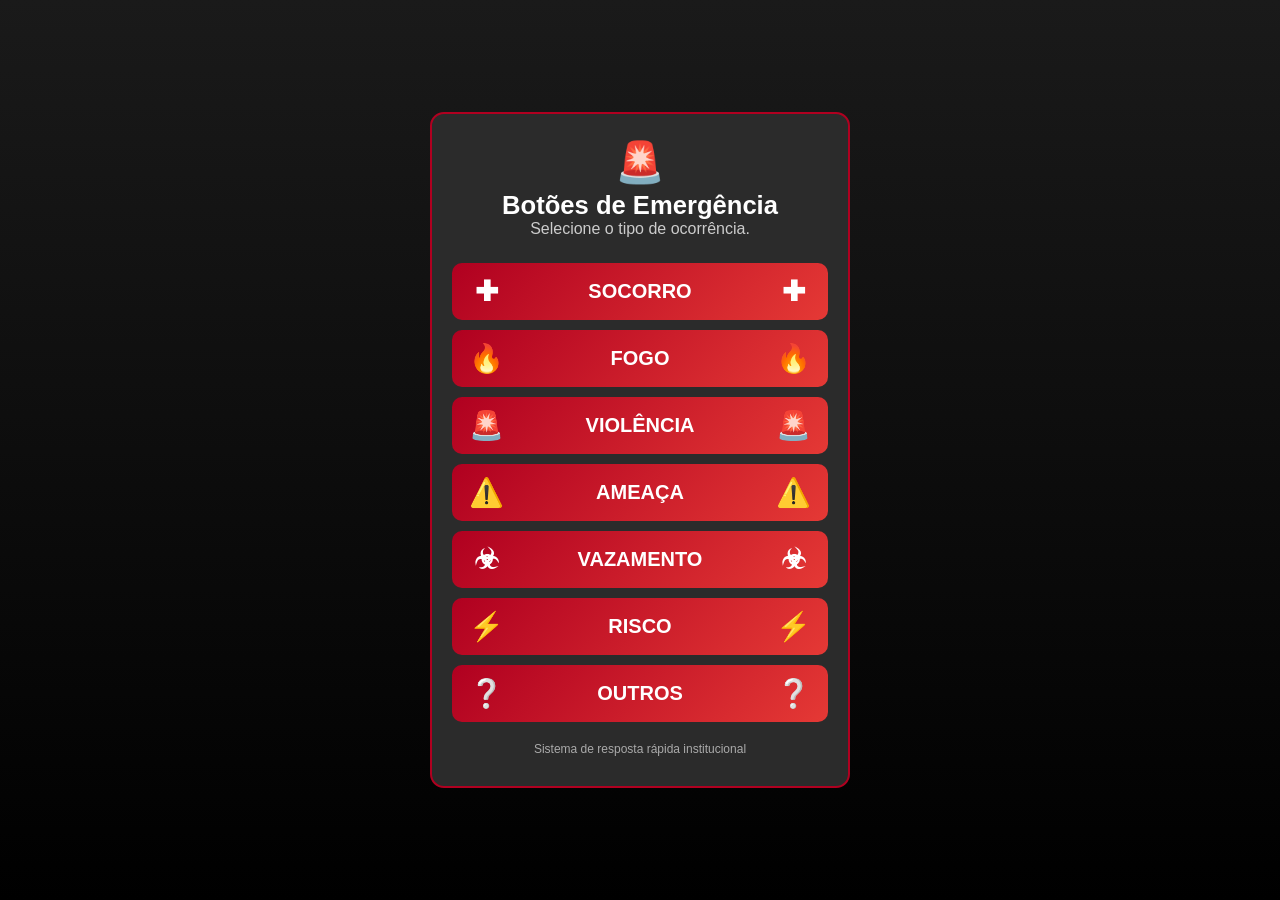
==== index.html @ 640137ac "definição de estilos do index.html" ====
<!DOCTYPE html>
<html lang="pt-BR">
<head>
    <meta charset="UTF-8">
    <meta name="viewport" content="width=device-width, initial-scale=1.0">
    <title>UniFacens SOS – Sistema Emergencial do Campus</title>
    <link rel="stylesheet" href="styles/app.css">
</head>
<body class="main">
    <div class="container">
        <div class="logo">🚨</div>
        <h1>Botões de Emergência</h1>
        <p>Selecione o tipo de ocorrência.</p>

        <a class="btn" href="#" onclick="definirTipo('SOCORRO'); iniciarLocalizacao();return false;">
            <span class="emoji">✚</span><span>SOCORRO</span><span class="emoji">✚</span>
        </a>

        <a class="btn" href="#" onclick="definirTipo('FOGO'); iniciarLocalizacao();return false;">
            <span class="emoji">🔥</span><span>FOGO</span><span class="emoji">🔥</span>
        </a>

        <a class="btn" href="#" onclick="definirTipo('VIOLÊNCIA'); iniciarLocalizacao();return false;">
            <span class="emoji">🚨</span><span>VIOLÊNCIA</span><span class="emoji">🚨</span>
        </a>

        <a class="btn" href="#" onclick="definirTipo('AMEAÇA'); iniciarLocalizacao();return false;">
            <span class="emoji">⚠️</span><span>AMEAÇA</span><span class="emoji">⚠️</span>
        </a>

        <a class="btn" href="#" onclick="definirTipo('VAZAMENTO'); iniciarLocalizacao();return false;">
            <span class="emoji">☣</span><span>VAZAMENTO</span><span class="emoji">☣</span>
        </a>

        <a class="btn" href="#" onclick="definirTipo('RISCO'); iniciarLocalizacao();return false;">
            <span class="emoji">⚡</span><span>RISCO</span><span class="emoji">⚡</span>
        </a>

        <a class="btn" href="#" onclick="definirTipo('OUTROS'); iniciarLocalizacao();return false;">
            <span class="emoji">❔</span><span>OUTROS</span><span class="emoji">❔</span>
        </a>

        <div class="footer">Sistema de resposta rápida institucional</div>
    </div>

    <div id="lightbox">
        <div class="lightbox-content">
            <div class="spinner"></div>
            <p><b>Localizando</b><br>Melhorando precisão do GPS</p>
            <button id="btnForcar" onclick="enviarSemPrecisao()">Enviar sem precisão</button>
        </div>
    </div>
    <script src=""></script>
</body>
</html>
---- styles/app.css ----
@import url(global.css);
@import url(main.css);
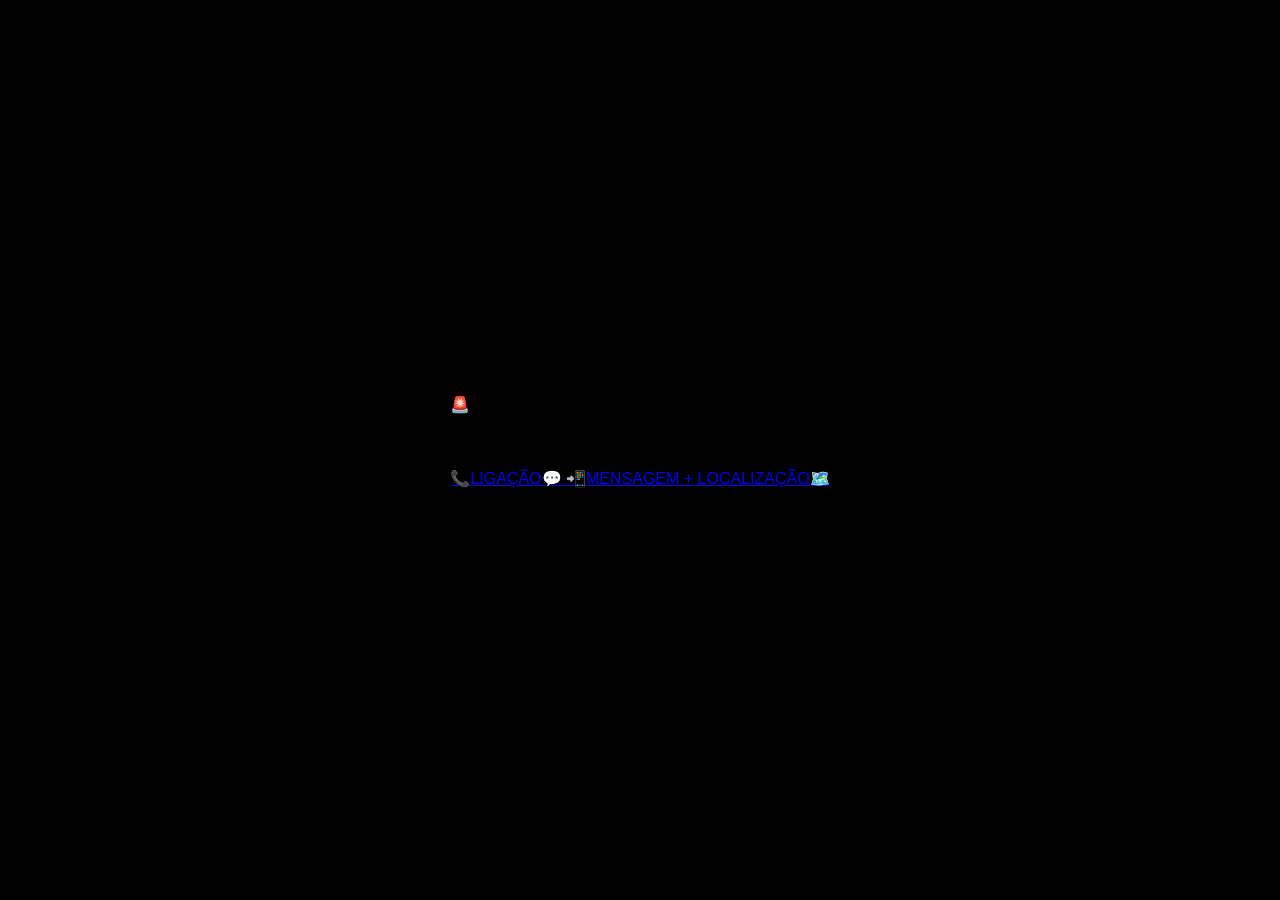
==== commit 93c04d11: "atualização do gerador de link do mapa" ====
--- a/index.html
+++ b/index.html
@@ -6,50 +6,21 @@
     <title>UniFacens SOS – Sistema Emergencial do Campus</title>
     <link rel="stylesheet" href="styles/app.css">
 </head>
-<body class="main">
-    <div class="container">
+<body>
+    <div class="container" id="main">
         <div class="logo">🚨</div>
-        <h1>Botões de Emergência</h1>
-        <p>Selecione o tipo de ocorrência.</p>
+        <h1>UniFacens SOS</h1>
+        <p>Selecione o tipo de contato.</p>
 
-        <a class="btn" href="#" onclick="definirTipo('SOCORRO'); iniciarLocalizacao();return false;">
-            <span class="emoji">✚</span><span>SOCORRO</span><span class="emoji">✚</span>
+        <a class="btn" href="tel:+5515999999999">
+            <span class="emoji">📞</span><span>LIGAÇÃO</span><span class="emoji">💬</span>
         </a>
-
-        <a class="btn" href="#" onclick="definirTipo('FOGO'); iniciarLocalizacao();return false;">
-            <span class="emoji">🔥</span><span>FOGO</span><span class="emoji">🔥</span>
-        </a>
-
-        <a class="btn" href="#" onclick="definirTipo('VIOLÊNCIA'); iniciarLocalizacao();return false;">
-            <span class="emoji">🚨</span><span>VIOLÊNCIA</span><span class="emoji">🚨</span>
-        </a>
-
-        <a class="btn" href="#" onclick="definirTipo('AMEAÇA'); iniciarLocalizacao();return false;">
-            <span class="emoji">⚠️</span><span>AMEAÇA</span><span class="emoji">⚠️</span>
-        </a>
-
-        <a class="btn" href="#" onclick="definirTipo('VAZAMENTO'); iniciarLocalizacao();return false;">
-            <span class="emoji">☣</span><span>VAZAMENTO</span><span class="emoji">☣</span>
-        </a>
-
-        <a class="btn" href="#" onclick="definirTipo('RISCO'); iniciarLocalizacao();return false;">
-            <span class="emoji">⚡</span><span>RISCO</span><span class="emoji">⚡</span>
-        </a>
-
-        <a class="btn" href="#" onclick="definirTipo('OUTROS'); iniciarLocalizacao();return false;">
-            <span class="emoji">❔</span><span>OUTROS</span><span class="emoji">❔</span>
+        <a class="btn" href="pages/message.html">
+            <span class="emoji">📲</span><span>MENSAGEM + LOCALIZAÇÃO</span><span class="emoji">🗺️</span>
         </a>
 
         <div class="footer">Sistema de resposta rápida institucional</div>
     </div>
-
-    <div id="lightbox">
-        <div class="lightbox-content">
-            <div class="spinner"></div>
-            <p><b>Localizando</b><br>Melhorando precisão do GPS</p>
-            <button id="btnForcar" onclick="enviarSemPrecisao()">Enviar sem precisão</button>
-        </div>
-    </div>
-    <script src=""></script>
+    <script type="module" src="scripts/app.js"></script>
 </body>
 </html>
--- a/styles/app.css
+++ b/styles/app.css
@@ -1,2 +1,4 @@
 @import url(global.css);
-@import url(main.css);+@import url(main.css);
+@import url(message.css);
+@import url(map.css);
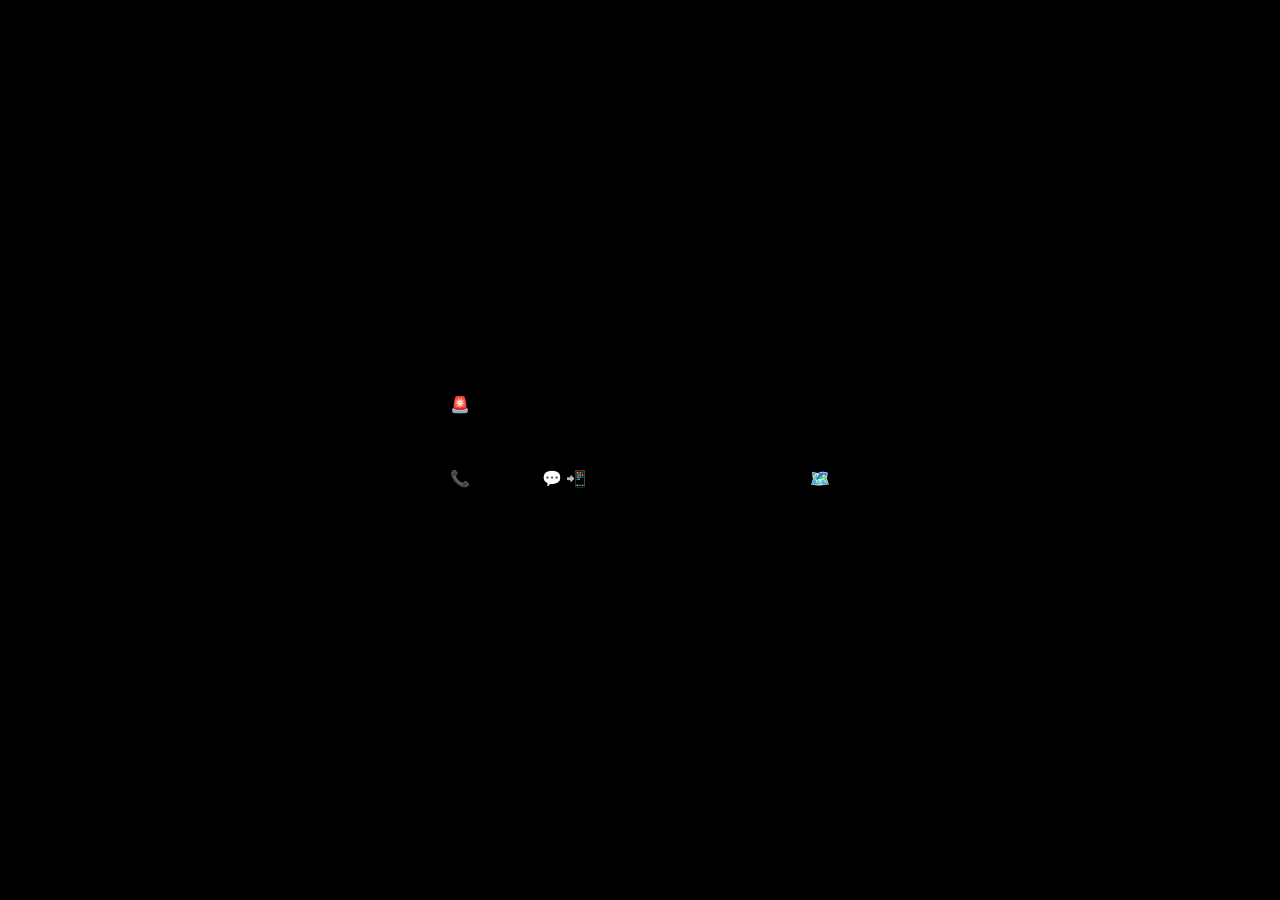
==== commit e746e5b9: "criação de inicializador de html e botões de retorno para home.html" ====
--- a/index.html
+++ b/index.html
@@ -1,26 +1,26 @@
 <!DOCTYPE html>
 <html lang="pt-BR">
 <head>
-    <meta charset="UTF-8">
-    <meta name="viewport" content="width=device-width, initial-scale=1.0">
-    <title>UniFacens SOS – Sistema Emergencial do Campus</title>
-    <link rel="stylesheet" href="styles/app.css">
+    <meta charset="UTF-8" />
+    <meta name="viewport" content="width=device-width, initial-scale=1.0" />
+    <title>UniFacens SOS</title>
+    <style>
+        body {
+        margin: 0;
+        height: 100dvh;
+        display: flex;
+        align-items: center;
+        justify-content: center;
+        background: #000;
+        color: #fff;
+        font-family: Arial, Helvetica, sans-serif;
+        }
+    </style>
+    <script>
+        window.location.replace("./pages/home.html");
+    </script>
 </head>
 <body>
-    <div class="container" id="main">
-        <div class="logo">🚨</div>
-        <h1>UniFacens SOS</h1>
-        <p>Selecione o tipo de contato.</p>
-
-        <a class="btn" href="tel:+5515999999999">
-            <span class="emoji">📞</span><span>LIGAÇÃO</span><span class="emoji">💬</span>
-        </a>
-        <a class="btn" href="pages/message.html">
-            <span class="emoji">📲</span><span>MENSAGEM + LOCALIZAÇÃO</span><span class="emoji">🗺️</span>
-        </a>
-
-        <div class="footer">Sistema de resposta rápida institucional</div>
-    </div>
-    <script type="module" src="scripts/app.js"></script>
+    <p>Redirecionando…</p>
 </body>
 </html>
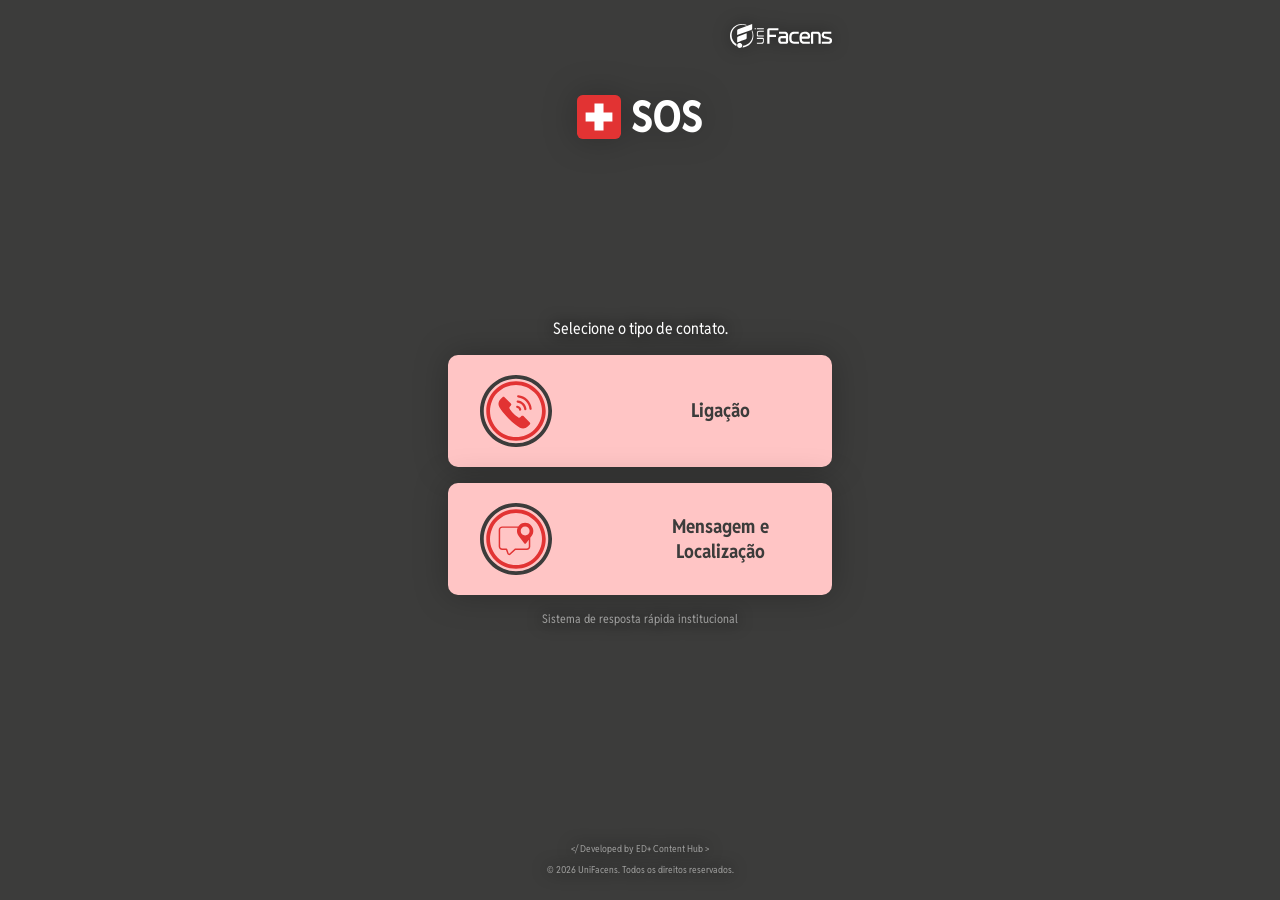
==== commit b0dd2972: "criação de aplicativo web para navegar com fluidez entre as páginas e rodar sem internet, com exceçã" ====
--- a/index.html
+++ b/index.html
@@ -3,6 +3,8 @@
 <head>
     <meta charset="UTF-8" />
     <meta name="viewport" content="width=device-width, initial-scale=1.0" />
+    <meta name="theme-color" content="#000000" />
+    <link rel="manifest" href="./manifest.json" />
     <title>UniFacens SOS</title>
     <style>
         body {
@@ -23,4 +25,4 @@
 <body>
     <p>Redirecionando…</p>
 </body>
-</html>+</html>
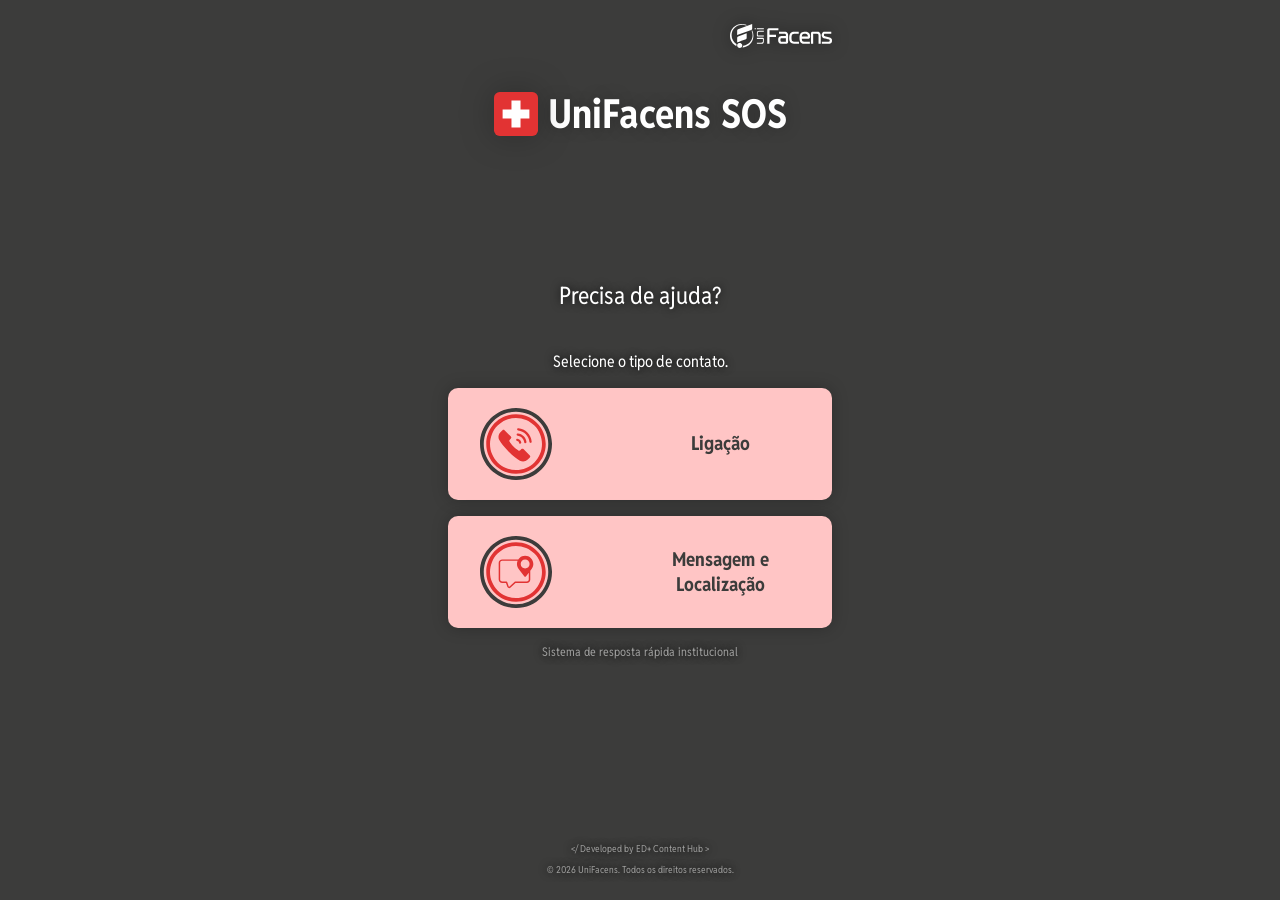
==== commit 914efd3c: "atualiza a estrutura de pastas das páginas, atualiza navegação, ícones, estilos e cache da aplicação" ====
--- a/index.html
+++ b/index.html
@@ -1,28 +1,74 @@
 <!DOCTYPE html>
 <html lang="pt-BR">
 <head>
-    <meta charset="UTF-8" />
-    <meta name="viewport" content="width=device-width, initial-scale=1.0" />
-    <meta name="theme-color" content="#000000" />
-    <link rel="manifest" href="./manifest.json" />
+    <meta charset="UTF-8">
+    <meta name="viewport" content="width=device-width, initial-scale=1.0">
+    <meta name="theme-color" content="#000000">
+    <link rel="manifest" href="./manifest.json">
+    <link rel="icon" type="image/svg+xml" href="./assets/icons/icon.svg">
+    <link rel="apple-touch-icon" sizes="180x180" href="./assets/icons/apple-touch-icon-180.png">
+    <link rel="stylesheet" href="./styles/global.css">
+    <link rel="stylesheet" href="./styles/utils.css">
+    <link rel="stylesheet" href="./styles/home.css">
+    <link rel="preconnect" href="https://fonts.googleapis.com">
+    <link rel="preconnect" href="https://fonts.gstatic.com" crossorigin>
+    <link href="https://fonts.googleapis.com/css2?family=Reddit+Sans+Condensed:wght@200..900&display=swap" rel="stylesheet">
     <title>UniFacens SOS</title>
-    <style>
-        body {
-        margin: 0;
-        height: 100dvh;
-        display: flex;
-        align-items: center;
-        justify-content: center;
-        background: #000;
-        color: #fff;
-        font-family: Arial, Helvetica, sans-serif;
-        }
-    </style>
-    <script>
-        window.location.replace("./pages/home.html");
-    </script>
 </head>
-<body>
-    <p>Redirecionando…</p>
+<body data-page="home">
+    <div class="container">
+        <header>
+            <div class="logo">
+                <img src="./assets/images/unifacens-logo.svg" alt="">
+            </div>
+            <div class="title">
+                <img src="./assets/images/sos.svg" alt="">
+                <h1>UniFacens SOS</h1>
+            </div>
+        </header>
+        <main>
+            <p>Precisa de ajuda?</p>
+            <p>Selecione o tipo de contato.</p>
+
+            <a class="btn" id="call" href="./call/">
+                <div class="btn-image">
+                    <img id="normal" src="./assets/images/call.svg" alt="">
+                    <img id="hover" src="./assets/images/call-hover.svg" alt="">
+                </div>
+                <span>Ligação</span>
+            </a>
+            <a class="btn" id="message" href="./message/">
+                <div class="btn-image">
+                    <img id="normal" src="./assets/images/message.svg" alt="">
+                    <img id="hover" src="./assets/images/message-hover.svg" alt="">
+                </div>
+                <span>Mensagem e<br>Localização</span>
+            </a>
+
+            <p>Sistema de resposta rápida institucional</p>
+        </main>
+        <footer>
+            <p>&lt;/ Developed by ED+ Content Hub &gt;</p>
+            <p>&copy; 2026 UniFacens. Todos os direitos reservados.</p>
+        </footer>
+    </div>
+
+    <div id="offlineLightbox" class="lb is-hidden" aria-hidden="true">
+        <div class="lb__card" role="dialog" aria-modal="true" aria-labelledby="offlineTitle">
+            <div class="lb__header">
+                <div class="lb__titles">
+                    <div id="offlineTitle" class="lb__title">Sem conexão com internet!</div>
+                    <div class="lb__subtitle">
+                        Faça apenas LIGAÇÕES.
+                    </div>
+                </div>
+            </div>
+            <div class="lb__actions">
+                <button id="offlineOkBtn" class="btn btn--danger" type="button">OK</button>
+            </div>
+        </div>
+    </div>
+
+    <script type="module" src="./scripts/app.js"></script>
 </body>
 </html>
--- a/styles/global.css
+++ b/styles/global.css
@@ -0,0 +1,42 @@
+* {
+padding: 0;
+margin: 0;
+box-sizing: border-box;
+font-family: "Reddit Sans Condensed", Arial, sans-serif;
+}
+
+:root{
+  --black: #3c3c3b;
+  --white: #ffffff;
+  --red: #e23333;
+  --red-dark: #c62828;
+  --pink: #ffc5c5;
+  --gray: #9d9d9c;
+
+  --surface-dark: #111111;
+  --black-pure: #000000;
+  --overlay-dark-94: rgba(0, 0, 0, .94);
+  --shadow-dark-60: rgba(0, 0, 0, .6);
+  --black-100: rgba(0, 0, 0, 1);
+  --black-75: rgba(0, 0, 0, .75);
+  --black-50: rgba(0, 0, 0, .5);
+  --black-25: rgba(0, 0, 0, .25);
+
+  --white-06: rgba(255, 255, 255, .06);
+  --white-20: rgba(255, 255, 255, .2);
+  --white-75: rgba(255, 255, 255, .75);
+
+  --text-strong: var(--white);
+  --text-soft: #cccccc;
+  --text-muted: #bbbbbb;
+}
+
+html,
+body {
+  overscroll-behavior-y: none;
+}
+
+a {
+    text-decoration: none;
+    color: inherit;
+}
--- a/styles/utils.css
+++ b/styles/utils.css
@@ -0,0 +1,168 @@
+body {
+    background: var(--black);
+    display: flex;
+    justify-content: center;
+    align-items: center;
+}
+
+body .container {
+    width: 100%;
+    min-height: 100vh;
+    min-height: 100svh;
+    max-width: 26rem;
+    margin-inline: auto;
+    padding: 1.5rem 1rem;
+    display: flex;
+    flex-direction: column;
+    gap: 1rem;
+    justify-content: space-between;
+}
+
+body .container header {
+    display: flex;
+    align-items: center;
+    flex-wrap: wrap;
+}
+
+body .container header .back img {
+    display: block;
+    width: 1.5rem;
+    filter: drop-shadow(0 0 .5rem var(--black-100));
+}
+
+body .container header .logo {
+    display: flex;
+    margin-left: auto;
+}
+
+body .container header .logo img {
+    height: 1.5rem;
+    filter: drop-shadow(0 0 .5rem var(--black-50));
+}
+
+body .container header .title {
+    display: flex;
+    justify-content: center;
+    align-items: center;
+    gap: 10px;
+    margin-block: 2.5rem 1.25rem;
+    width: 100%;
+}
+
+body .container header .title img {
+    width: 2.75rem;
+    height: 2.75rem;
+    filter: drop-shadow(0 0 1rem var(--black-25));
+}
+
+body .container header .title h1 {
+    font-size: 2.5rem;
+    color: var(--white);
+    text-shadow: 0 0 1rem var(--black-25);
+}
+
+body .container main {
+    display: flex;
+    flex-direction: column;
+    gap: 1rem;
+    text-align: center;
+    margin-bottom: 4rem;
+}
+
+body .container main p {
+    color: var(--white);
+    font-size: 1rem;
+    text-shadow: 0 0 .5rem var(--black-100);
+}
+
+body .container main .btn {
+    display: grid;
+    grid-template-columns: 1fr 1fr;
+    justify-content: center;
+    text-align: center;
+    justify-content: space-between;
+    align-items: center;
+    width: 100%;
+    padding: 1rem 2rem;
+    min-height: 64px;
+    border-radius: 10px;
+    text-decoration: none;
+    font-weight: bold;
+    color: var(--text-strong);
+    background: var(--pink);
+    min-height: 7rem;
+    box-shadow: 0 0 1rem var(--black-25);
+    transition: background-color .2s ease, color .2s ease, box-shadow .2s ease;
+}
+
+body .container main .btn .btn-image {
+    width: 4.5rem;
+    height: 4.5rem;
+    position: relative;
+}
+
+body .container main .btn .btn-image img {
+    inset: 0;
+    position: absolute;
+    transition: opacity .2s ease;
+}
+
+body .container main .btn span {
+    color: var(--black);
+    font-size: 1.2rem;
+    transition: color .2s ease;
+}
+
+body .container main .btn:hover {
+    background: var(--red);
+    box-shadow: 0 0 .5rem var(--black-25);
+}
+
+body .container main .btn:hover span {
+    color: var(--white);
+}
+
+body .container main .btn.is-hidden {
+    display: none !important;
+}
+
+body .container main p:last-child {
+    font-size: .75rem;
+    color: var(--gray);
+    text-shadow: 0 0 .5rem var(--black-100);
+}
+
+body .container footer {
+    display: flex;
+    flex-direction: column;
+    gap: .5rem;
+}
+
+body .container footer p {
+    font-size: .6rem;
+    color: var(--gray);
+    text-shadow: 0 0 .5rem var(--black-100);
+    text-align: center;
+}
+
+@media (width < 380px) {
+    body .container header .title h1 {
+        font-size: 2.25rem;
+    }
+    body .container main .btn {
+        padding: 1rem 1.5rem;
+    }
+}
+
+@media (width < 320px) {
+    body .container header .title h1 {
+        font-size: 2rem;
+    }
+    body .container main .btn {
+        padding: 1rem 1.25rem;
+    }
+}
+
+@keyframes spin {
+    to { transform: rotate(360deg); }
+}
--- a/styles/home.css
+++ b/styles/home.css
@@ -0,0 +1,113 @@
+body[data-page="home"] .container main p:first-child {
+    font-size: 1.5rem;
+    margin-bottom: 1.5rem;
+    text-shadow: 0 0 .5rem var(--black-75);
+}
+
+body[data-page="home"] .container main .btn#call img#normal {
+    opacity: 1;
+}
+
+body[data-page="home"] .container main .btn#call img#hover {
+    opacity: 0;
+}
+
+body[data-page="home"] .container main .btn#call:hover img#normal {
+    opacity: 0;
+}
+
+body[data-page="home"] .container main .btn#call:hover img#hover {
+    opacity: 1;
+}
+
+body[data-page="home"] .container main .btn#message img#normal {
+    opacity: 1;
+}
+
+body[data-page="home"] .container main .btn#message img#hover {
+    opacity: 0;
+}
+
+body[data-page="home"] .container main .btn#message:hover img#normal {
+    opacity: 0;
+}
+
+body[data-page="home"] .container main .btn#message:hover img#hover {
+    opacity: 1;
+}
+
+body[data-page="home"] .lb {
+    position: fixed;
+    inset: 0;
+    display: flex;
+    justify-content: center;
+    align-items: center;
+    padding: 18px;
+    background: var(--overlay-dark-94);
+    z-index: 9999;
+}
+
+body[data-page="home"] .lb.is-hidden {
+    display: none;
+}
+
+body[data-page="home"] .lb .lb__card {
+    width: 100%;
+    max-width: 420px;
+    background-color: var(--black);
+    border: 1px solid var(--white-06);
+    border-radius: 16px;
+    padding: 20px 18px;
+    box-shadow: 0 0 40px var(--shadow-dark-60);
+    animation: lbIn .22s ease;
+}
+
+body[data-page="home"] .lb .lb__header {
+    margin-bottom: 12px;
+}
+
+body[data-page="home"] .lb .lb__title {
+    font-weight: 700;
+    font-size: 16px;
+    color: var(--text-strong);
+    line-height: 1.2;
+}
+
+body[data-page="home"] .lb .lb__subtitle {
+    margin-top: 8px;
+    font-size: 13px;
+    color: var(--text-muted);
+    line-height: 1.35;
+}
+
+body[data-page="home"] .lb .lb__actions {
+    margin-top: 14px;
+}
+
+body[data-page="home"] .lb .lb__actions .btn {
+    width: 100%;
+    padding: 12px 14px;
+    border: none;
+    border-radius: 10px;
+    font-weight: 700;
+    cursor: pointer;
+    transition: transform .12s ease, background .12s ease;
+}
+
+body[data-page="home"] .lb .lb__actions .btn:active {
+    transform: scale(.99);
+}
+
+body[data-page="home"] .lb .lb__actions .btn.btn--danger {
+    background: var(--red);
+    color: var(--text-strong);
+}
+
+body[data-page="home"] .lb .lb__actions .btn.btn--danger:hover {
+    background: var(--red-dark);
+}
+
+@keyframes lbIn {
+    from { opacity: 0; transform: scale(.97); }
+    to { opacity: 1; transform: scale(1); }
+}
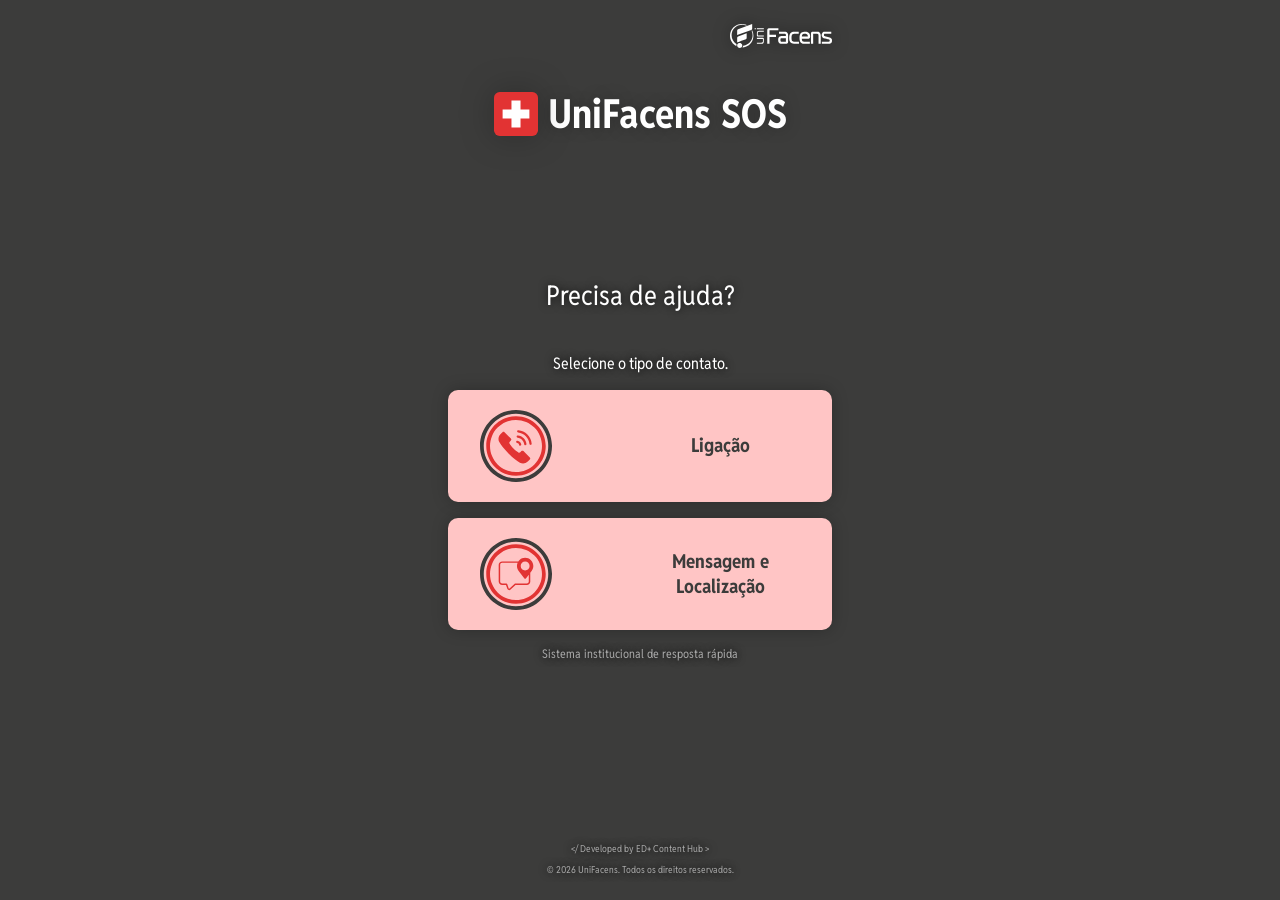
==== commit 56ec2ea2: "ajustes nos títulos e textos" ====
--- a/index.html
+++ b/index.html
@@ -45,7 +45,7 @@
                 <span>Mensagem e<br>Localização</span>
             </a>
 
-            <p>Sistema de resposta rápida institucional</p>
+            <p>Sistema institucional de resposta rápida</p>
         </main>
         <footer>
             <p>&lt;/ Developed by ED+ Content Hub &gt;</p>
--- a/styles/global.css
+++ b/styles/global.css
@@ -11,7 +11,7 @@
   --red: #e23333;
   --red-dark: #c62828;
   --pink: #ffc5c5;
-  --gray: #9d9d9c;
+  --gray: #a7a7a7;
 
   --surface-dark: #111111;
   --black-pure: #000000;
@@ -21,7 +21,6 @@
   --black-75: rgba(0, 0, 0, .75);
   --black-50: rgba(0, 0, 0, .5);
   --black-25: rgba(0, 0, 0, .25);
-
   --white-06: rgba(255, 255, 255, .06);
   --white-20: rgba(255, 255, 255, .2);
   --white-75: rgba(255, 255, 255, .75);
--- a/styles/utils.css
+++ b/styles/utils.css
@@ -73,6 +73,12 @@
     color: var(--white);
     font-size: 1rem;
     text-shadow: 0 0 .5rem var(--black-100);
+}
+
+body .container main p:first-child {
+    font-size: 1.7rem;
+    margin-bottom: 1.5rem;
+    text-shadow: 0 0 .5rem var(--black-75);
 }
 
 body .container main .btn {
--- a/styles/home.css
+++ b/styles/home.css
@@ -1,9 +1,3 @@
-body[data-page="home"] .container main p:first-child {
-    font-size: 1.5rem;
-    margin-bottom: 1.5rem;
-    text-shadow: 0 0 .5rem var(--black-75);
-}
-
 body[data-page="home"] .container main .btn#call img#normal {
     opacity: 1;
 }
